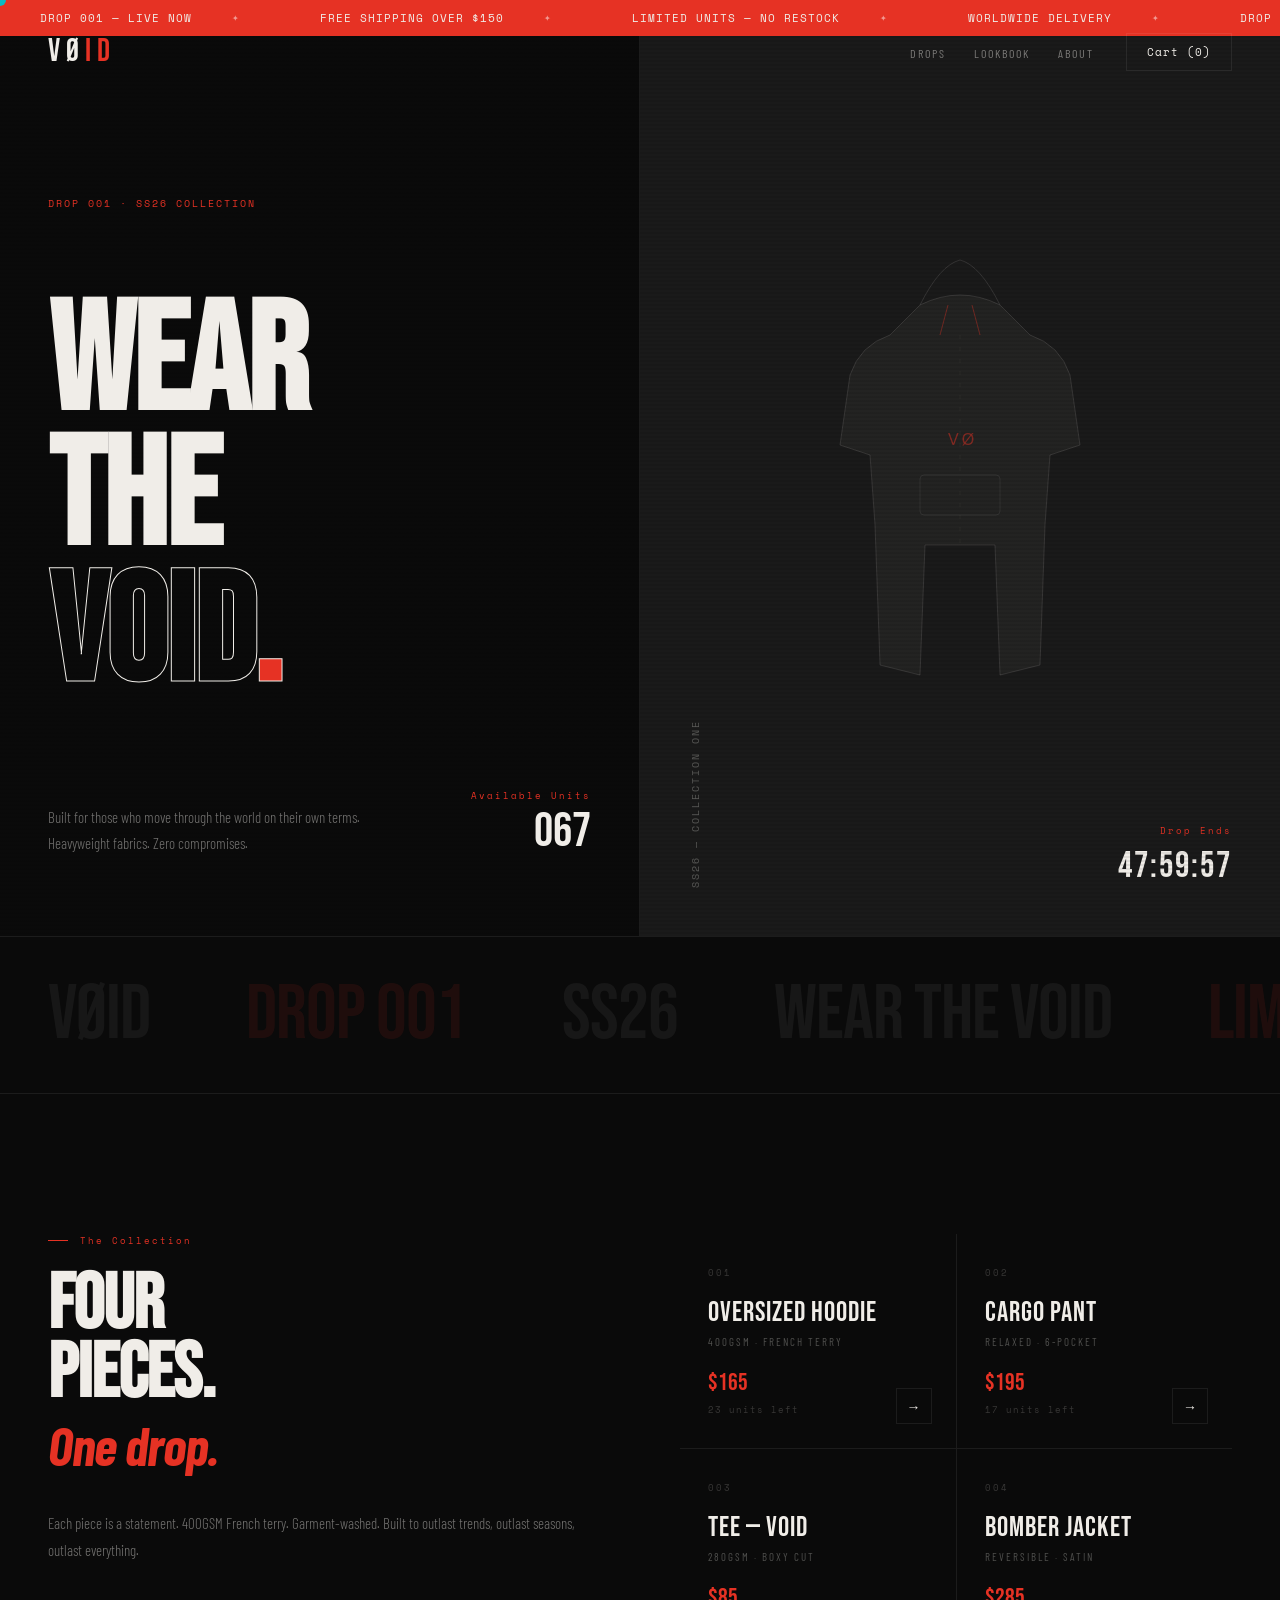
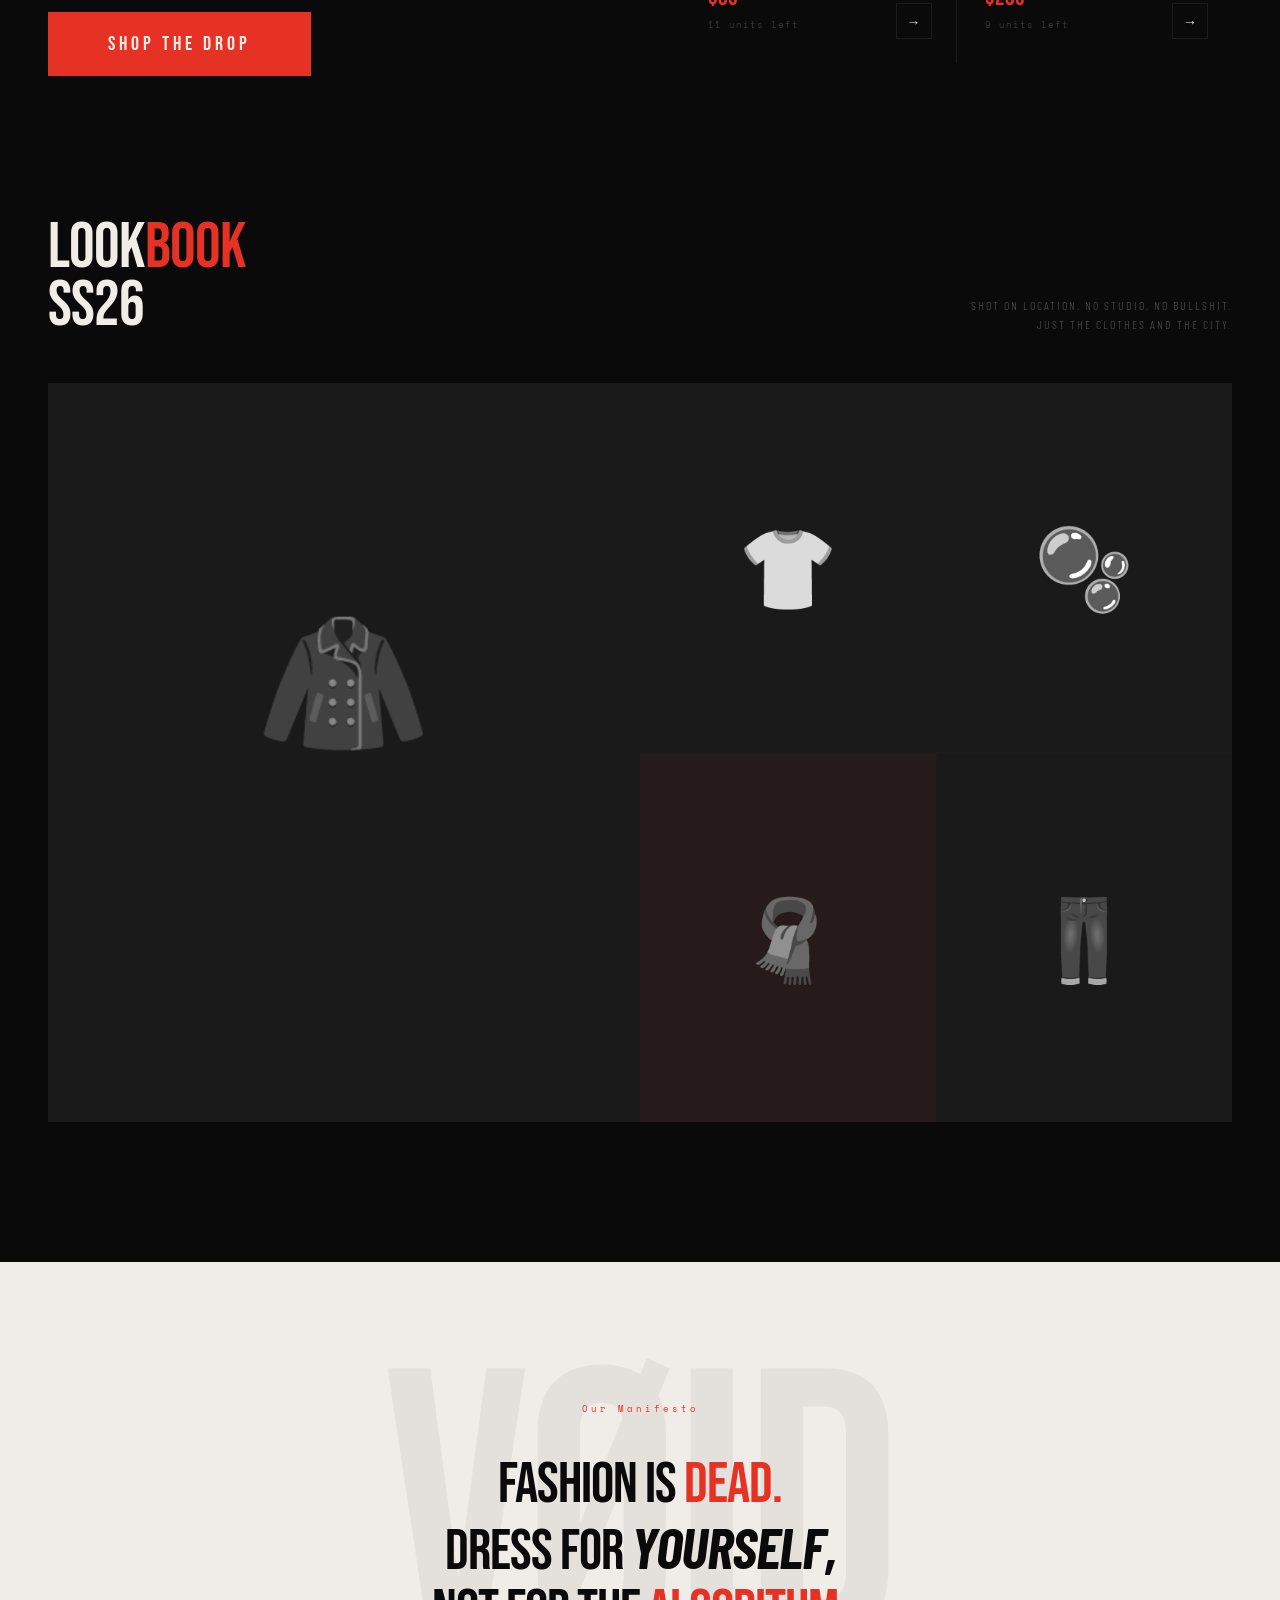
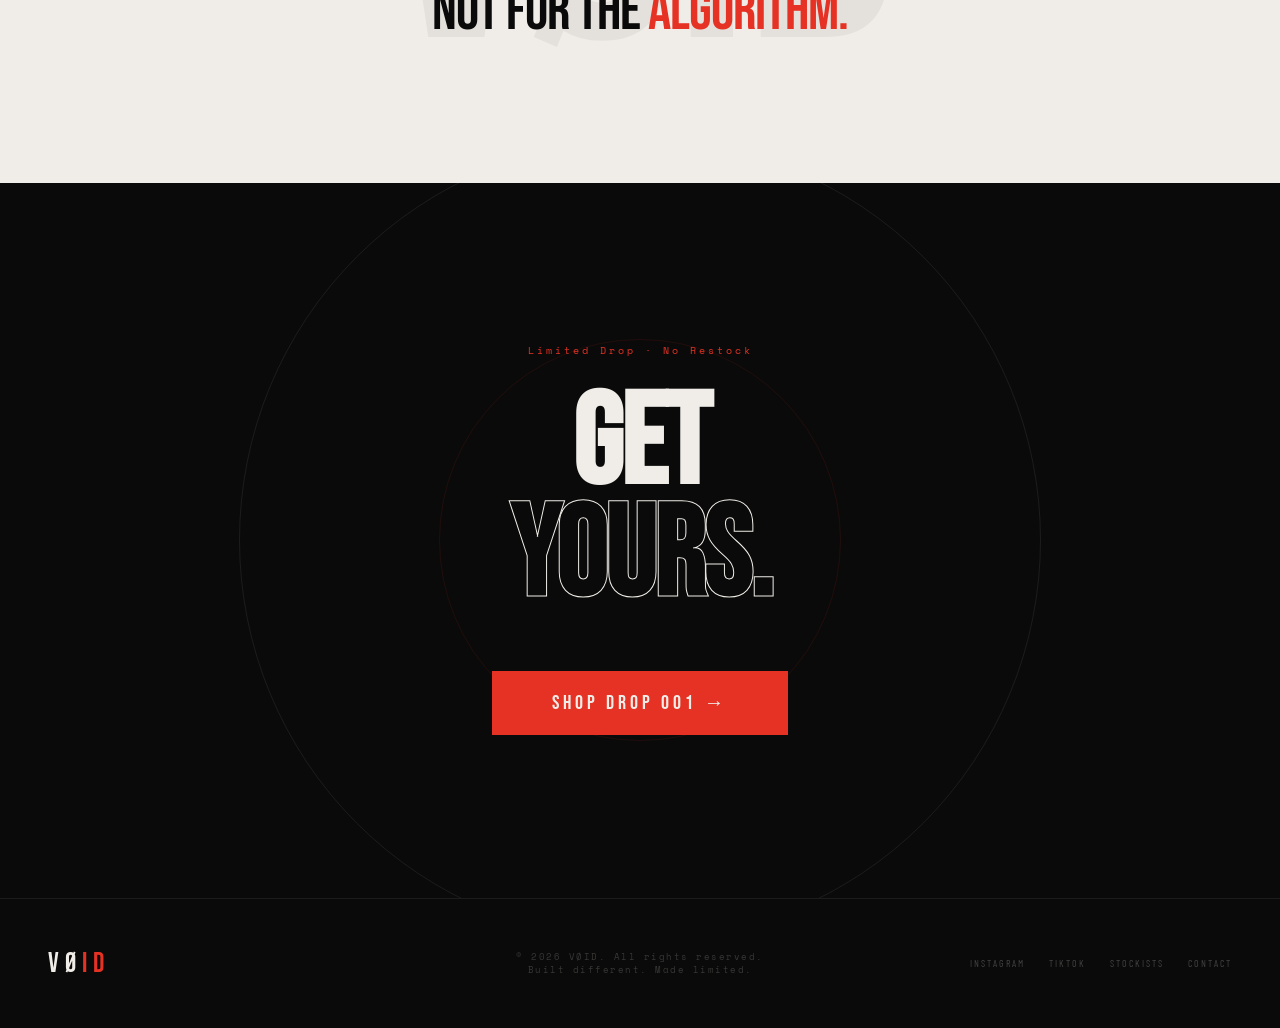
==== fashion-landing.html @ 27e1ed5e "Create fashion-landing.html" ====
<!DOCTYPE html>
<html lang="en">
<head>
<meta charset="UTF-8">
<meta name="viewport" content="width=device-width, initial-scale=1.0">
<title>VØID — Drop 001</title>
<link href="https://fonts.googleapis.com/css2?family=Bebas+Neue&family=Barlow+Condensed:ital,wght@0,300;0,400;0,700;1,700&family=Space+Mono:ital@0;1&display=swap" rel="stylesheet">
<style>
:root{
  --bg:#0a0a0a;
  --white:#f0ede8;
  --red:#e63224;
  --muted:#2a2a2a;
  --border:rgba(240,237,232,.08);
  --mid:#1a1a1a;
}
*{margin:0;padding:0;box-sizing:border-box}
html{scroll-behavior:smooth}
body{
  background:var(--bg);color:var(--white);
  font-family:'Barlow Condensed',sans-serif;
  overflow-x:hidden;cursor:none;
}

/* ── CURSOR ── */
.c{
  position:fixed;pointer-events:none;z-index:9999;
  mix-blend-mode:difference;
}
.c-dot{
  width:12px;height:12px;background:var(--white);
  border-radius:50%;transform:translate(-6px,-6px);
  transition:width .2s,height .2s,transform .2s;
}
.c-ring{
  width:44px;height:44px;
  border:1px solid rgba(240,237,232,.5);
  border-radius:50%;
  transform:translate(-22px,-22px);
  position:fixed;pointer-events:none;z-index:9998;
  mix-blend-mode:difference;
}
body:has(a:hover) .c-dot{
  width:60px;height:60px;
  transform:translate(-30px,-30px);
}

/* ── MARQUEE TOP ── */
.top-bar{
  background:var(--red);
  padding:10px 0;overflow:hidden;
  position:relative;z-index:10;
}
.top-track{
  display:flex;gap:0;
  animation:scroll 12s linear infinite;
  white-space:nowrap;width:max-content;
}
.top-item{
  font-family:'Space Mono',monospace;
  font-size:11px;letter-spacing:1px;
  color:var(--white);
  padding:0 40px;
  display:flex;align-items:center;gap:40px;flex-shrink:0;
}
.top-item::after{content:'✦';color:rgba(255,255,255,.5);font-size:8px}
@keyframes scroll{
  0%{transform:translateX(0)}100%{transform:translateX(-50%)}
}

/* ── NAV ── */
nav{
  position:fixed;top:32px;left:0;right:0;z-index:100;
  padding:0 48px;
  display:flex;align-items:center;justify-content:space-between;
}
.logo{
  font-family:'Bebas Neue',sans-serif;
  font-size:32px;letter-spacing:6px;
  color:var(--white);text-decoration:none;cursor:none;
}
.logo span{color:var(--red)}
.nav-r{display:flex;align-items:center;gap:32px}
.nav-links{display:flex;gap:28px;list-style:none}
.nav-links a{
  font-size:12px;letter-spacing:2px;text-transform:uppercase;
  color:rgba(240,237,232,.45);text-decoration:none;
  transition:color .2s;
}
.nav-links a:hover{color:var(--white)}
.cart{
  font-family:'Space Mono',monospace;
  font-size:11px;letter-spacing:1px;
  color:var(--white);text-decoration:none;cursor:none;
  border:1px solid var(--border);
  padding:10px 20px;
  transition:all .3s;
}
.cart:hover{background:var(--white);color:var(--bg)}

/* ── HERO ── */
.hero{
  min-height:100vh;
  display:grid;grid-template-columns:1fr 1fr;
  position:relative;overflow:hidden;
}

/* Scanline effect */
.hero::before{
  content:'';position:absolute;inset:0;
  background:repeating-linear-gradient(
    0deg,transparent,transparent 2px,
    rgba(0,0,0,.08) 2px,rgba(0,0,0,.08) 4px
  );pointer-events:none;z-index:2;
}

.hero-left{
  padding:160px 48px 80px;
  display:flex;flex-direction:column;
  justify-content:space-between;
  position:relative;z-index:3;
  border-right:1px solid var(--border);
}

.hero-tag{
  font-family:'Space Mono',monospace;
  font-size:10px;letter-spacing:2px;
  color:var(--red);
  animation:fadeUp .6s ease both;
}

.hero h1{
  font-family:'Bebas Neue',sans-serif;
  font-size:clamp(80px,12vw,180px);
  line-height:.88;letter-spacing:-2px;
  animation:fadeUp .6s ease .1s both;
}
.hero h1 .slash{color:var(--red)}
.hero h1 .outline{
  -webkit-text-stroke:1px var(--white);
  color:transparent;
}

.hero-bottom{
  display:flex;align-items:flex-end;
  justify-content:space-between;gap:40px;
}
.hero-desc{
  font-size:15px;font-weight:300;line-height:1.7;
  color:rgba(240,237,232,.45);
  max-width:320px;
  animation:fadeUp .6s ease .2s both;
}
.drop-info{
  text-align:right;
  animation:fadeUp .6s ease .3s both;
}
.drop-label{
  font-family:'Space Mono',monospace;
  font-size:9px;letter-spacing:2px;color:var(--red);margin-bottom:6px;
}
.drop-num{
  font-family:'Bebas Neue',sans-serif;
  font-size:48px;color:var(--white);line-height:1;
}

/* Hero right */
.hero-right{
  position:relative;overflow:hidden;
  background:var(--mid);
}
.hero-img{
  position:absolute;inset:0;
  display:flex;align-items:center;justify-content:center;
}

/* Abstract clothing silhouette */
.silhouette{
  position:relative;
  animation:siFloat 8s ease-in-out infinite;
}
@keyframes siFloat{
  0%,100%{transform:translateY(0) rotate(0deg)}
  50%{transform:translateY(-20px) rotate(1deg)}
}

.hero-right-tag{
  position:absolute;bottom:48px;left:48px;
  font-family:'Space Mono',monospace;
  font-size:10px;letter-spacing:2px;
  color:rgba(240,237,232,.3);
  writing-mode:vertical-rl;
  transform:rotate(180deg);
}

/* countdown */
.countdown{
  position:absolute;bottom:48px;right:48px;
  text-align:right;
}
.cd-label{
  font-family:'Space Mono',monospace;
  font-size:9px;letter-spacing:2px;color:var(--red);margin-bottom:8px;
}
.cd-time{
  font-family:'Bebas Neue',sans-serif;
  font-size:36px;letter-spacing:2px;color:var(--white);
}

/* ── TICKER ── */
.ticker{
  padding:32px 0;
  border-top:1px solid var(--border);
  border-bottom:1px solid var(--border);
  overflow:hidden;position:relative;z-index:1;
}
.ticker-track{
  display:flex;gap:0;
  animation:scroll 18s linear infinite;
  width:max-content;
}
.ticker-item{
  font-family:'Bebas Neue',sans-serif;
  font-size:clamp(48px,6vw,80px);
  letter-spacing:-1px;
  color:rgba(240,237,232,.06);
  padding:0 48px;white-space:nowrap;flex-shrink:0;
  transition:color .3s;
}
.ticker-item:hover{color:rgba(240,237,232,.15)}
.ticker-item.accent{color:rgba(230,50,36,.1)}

/* ── DROP ── */
.drop{
  padding:140px 48px;
  display:grid;grid-template-columns:1fr 1fr;gap:80px;
  max-width:1400px;margin:0 auto;align-items:start;
}
.drop-left .label{
  font-family:'Space Mono',monospace;
  font-size:9px;letter-spacing:2px;color:var(--red);
  margin-bottom:24px;display:flex;align-items:center;gap:12px;
}
.drop-left .label::before{
  content:'';width:20px;height:1px;background:var(--red);
}
.drop-left h2{
  font-family:'Bebas Neue',sans-serif;
  font-size:clamp(56px,6vw,88px);
  line-height:.9;letter-spacing:-1px;
  margin-bottom:32px;
}
.drop-left h2 em{
  font-style:italic;font-family:'Barlow Condensed',sans-serif;
  font-weight:700;color:var(--red);font-size:70%;
}
.drop-left p{
  font-size:15px;font-weight:300;line-height:1.8;
  color:rgba(240,237,232,.45);margin-bottom:48px;
}
.drop-grid{
  display:grid;grid-template-columns:1fr 1fr;gap:1px;
  background:var(--border);
}
.drop-card{
  background:var(--bg);padding:32px 28px;
  position:relative;cursor:none;
  transition:background .3s;overflow:hidden;
  group:true;
}
.drop-card::after{
  content:'';position:absolute;
  top:0;left:0;right:0;height:2px;
  background:var(--red);
  transform:scaleX(0);transform-origin:left;
  transition:transform .4s cubic-bezier(.76,0,.24,1);
}
.drop-card:hover{background:rgba(230,50,36,.04)}
.drop-card:hover::after{transform:scaleX(1)}
.dc-num{
  font-family:'Space Mono',monospace;
  font-size:9px;letter-spacing:2px;color:rgba(240,237,232,.2);
  margin-bottom:20px;
}
.dc-name{
  font-family:'Bebas Neue',sans-serif;
  font-size:28px;letter-spacing:1px;margin-bottom:8px;
  line-height:1;
}
.dc-type{
  font-size:11px;letter-spacing:2px;text-transform:uppercase;
  color:rgba(240,237,232,.3);margin-bottom:20px;
}
.dc-price{
  font-family:'Bebas Neue',sans-serif;
  font-size:24px;color:var(--red);
}
.dc-stock{
  font-family:'Space Mono',monospace;
  font-size:9px;letter-spacing:1px;
  color:rgba(240,237,232,.2);margin-top:6px;
}
.dc-arrow{
  position:absolute;bottom:24px;right:24px;
  width:36px;height:36px;
  border:1px solid var(--border);
  display:flex;align-items:center;justify-content:center;
  font-size:14px;transition:all .3s;
}
.drop-card:hover .dc-arrow{
  background:var(--red);border-color:var(--red);
  transform:rotate(45deg);
}

/* ── LOOKBOOK ── */
.lookbook{
  padding:0 48px 140px;
  max-width:1400px;margin:0 auto;
}
.look-header{
  display:flex;align-items:flex-end;justify-content:space-between;
  margin-bottom:48px;
}
.look-title{
  font-family:'Bebas Neue',sans-serif;
  font-size:clamp(40px,5vw,72px);
  letter-spacing:-1px;line-height:.9;
}
.look-title span{color:var(--red)}
.look-sub{
  font-size:12px;letter-spacing:2px;text-transform:uppercase;
  color:rgba(240,237,232,.3);max-width:280px;
  font-weight:300;line-height:1.6;text-align:right;
}
.look-grid{
  display:grid;
  grid-template-columns:2fr 1fr 1fr;
  grid-template-rows:auto auto;
  gap:1px;
  background:var(--border);
}
.look-item{
  background:var(--mid);
  position:relative;overflow:hidden;
  cursor:none;
}
.look-item:first-child{grid-row:span 2}
.look-inner{
  padding-top:125%;
  position:relative;overflow:hidden;
}
.look-item:first-child .look-inner{padding-top:100%}
.look-bg{
  position:absolute;inset:0;
  display:flex;align-items:center;justify-content:center;
  transition:transform .6s cubic-bezier(.76,0,.24,1);
}
.look-item:hover .look-bg{transform:scale(1.04)}
.look-overlay{
  position:absolute;inset:0;
  background:linear-gradient(180deg,transparent 50%,rgba(0,0,0,.7));
  opacity:0;transition:opacity .4s;
}
.look-item:hover .look-overlay{opacity:1}
.look-meta{
  position:absolute;bottom:20px;left:20px;right:20px;
  transform:translateY(10px);opacity:0;
  transition:all .4s;
}
.look-item:hover .look-meta{transform:translateY(0);opacity:1}
.look-piece{
  font-family:'Bebas Neue',sans-serif;
  font-size:20px;letter-spacing:2px;
}
.look-p{
  font-family:'Space Mono',monospace;
  font-size:10px;color:var(--red);letter-spacing:1px;
}

/* Garment illustrations */
.garment{font-size:clamp(60px,8vw,120px);filter:grayscale(1);transition:filter .4s}
.look-item:hover .garment{filter:grayscale(0)}

/* ── MANIFESTO ── */
.manifesto{
  padding:140px 48px;
  background:var(--white);
  color:var(--bg);
  position:relative;overflow:hidden;
}
.manifesto::before{
  content:'VØID';
  font-family:'Bebas Neue',sans-serif;
  font-size:30vw;letter-spacing:-4px;
  color:rgba(10,10,10,.05);
  position:absolute;top:50%;left:50%;
  transform:translate(-50%,-50%);
  pointer-events:none;white-space:nowrap;line-height:1;
}
.manifesto-inner{
  max-width:900px;margin:0 auto;
  position:relative;z-index:1;text-align:center;
}
.m-label{
  font-family:'Space Mono',monospace;
  font-size:9px;letter-spacing:3px;color:var(--red);
  margin-bottom:40px;
}
.m-text{
  font-family:'Bebas Neue',sans-serif;
  font-size:clamp(32px,4.5vw,64px);
  line-height:1.05;letter-spacing:-1px;color:var(--bg);
}
.m-text .r{color:var(--red)}
.m-text em{
  font-style:italic;font-family:'Barlow Condensed',sans-serif;
  font-weight:700;
}

/* ── CTA ── */
.cta{
  padding:160px 48px;
  text-align:center;position:relative;overflow:hidden;
}
.cta::before{
  content:'';position:absolute;
  width:800px;height:800px;
  border:1px solid var(--border);
  border-radius:50%;
  top:50%;left:50%;transform:translate(-50%,-50%);
}
.cta::after{
  content:'';position:absolute;
  width:400px;height:400px;
  border:1px solid rgba(230,50,36,.1);
  border-radius:50%;
  top:50%;left:50%;transform:translate(-50%,-50%);
}
.cta-inner{position:relative;z-index:1}
.cta-label{
  font-family:'Space Mono',monospace;
  font-size:10px;letter-spacing:3px;color:var(--red);
  margin-bottom:32px;
}
.cta-title{
  font-family:'Bebas Neue',sans-serif;
  font-size:clamp(60px,10vw,140px);
  line-height:.88;letter-spacing:-2px;
  margin-bottom:56px;
}
.cta-title .outline{
  -webkit-text-stroke:1px var(--white);
  color:transparent;display:block;
}
.btn-red{
  display:inline-block;
  padding:20px 60px;
  background:var(--red);
  color:var(--white);
  font-family:'Bebas Neue',sans-serif;
  font-size:20px;letter-spacing:4px;
  text-decoration:none;cursor:none;
  position:relative;overflow:hidden;
  transition:all .3s;
}
.btn-red::before{
  content:'';position:absolute;inset:0;
  background:var(--white);
  transform:translateX(-101%);
  transition:transform .4s cubic-bezier(.76,0,.24,1);
}
.btn-red:hover::before{transform:translateX(0)}
.btn-red:hover{color:var(--bg)}
.btn-red span{position:relative;z-index:1}

/* ── FOOTER ── */
footer{
  padding:48px;
  border-top:1px solid var(--border);
  display:grid;
  grid-template-columns:1fr auto 1fr;
  gap:40px;align-items:center;
}
.f-logo{
  font-family:'Bebas Neue',sans-serif;
  font-size:28px;letter-spacing:6px;color:var(--white);
}
.f-logo span{color:var(--red)}
.f-copy{
  font-family:'Space Mono',monospace;
  font-size:9px;letter-spacing:1.5px;
  color:rgba(240,237,232,.2);text-align:center;
}
.f-links{
  display:flex;gap:24px;justify-content:flex-end;
}
.f-links a{
  font-size:10px;letter-spacing:2px;text-transform:uppercase;
  color:rgba(240,237,232,.25);text-decoration:none;
  transition:color .3s;
}
.f-links a:hover{color:var(--white)}

@keyframes fadeUp{
  from{opacity:0;transform:translateY(30px)}
  to{opacity:1;transform:translateY(0)}
}
.reveal{
  opacity:0;transform:translateY(30px);
  transition:opacity .8s ease,transform .8s ease;
}
.reveal.on{opacity:1;transform:translateY(0)}

@media(max-width:900px){
  nav{padding:0 24px;top:24px}
  .nav-links{display:none}
  .hero{grid-template-columns:1fr}
  .hero-left{padding:120px 24px 60px}
  .hero-right{display:none}
  .drop{grid-template-columns:1fr;padding:80px 24px;gap:60px}
  .look-grid{grid-template-columns:1fr 1fr;grid-template-rows:auto}
  .look-item:first-child{grid-column:span 2;grid-row:auto}
  .lookbook{padding:0 24px 80px}
  .manifesto{padding:80px 24px}
  .cta{padding:100px 24px}
  footer{grid-template-columns:1fr;text-align:center;padding:32px 24px}
  .f-links{justify-content:center}
}
</style>
</head>
<body>

<div class="c" id="c"><div class="c-dot" id="cd"></div></div>
<div class="c-ring" id="cr"></div>

<!-- TOP BAR -->
<div class="top-bar">
  <div class="top-track">
    <div class="top-item">DROP 001 — LIVE NOW</div>
    <div class="top-item">FREE SHIPPING OVER $150</div>
    <div class="top-item">LIMITED UNITS — NO RESTOCK</div>
    <div class="top-item">WORLDWIDE DELIVERY</div>
    <div class="top-item">DROP 001 — LIVE NOW</div>
    <div class="top-item">FREE SHIPPING OVER $150</div>
    <div class="top-item">LIMITED UNITS — NO RESTOCK</div>
    <div class="top-item">WORLDWIDE DELIVERY</div>
  </div>
</div>

<!-- NAV -->
<nav>
  <a href="#" class="logo">VØ<span>ID</span></a>
  <div class="nav-r">
    <ul class="nav-links">
      <li><a href="#">Drops</a></li>
      <li><a href="#">Lookbook</a></li>
      <li><a href="#">About</a></li>
    </ul>
    <a href="#" class="cart">Cart (0)</a>
  </div>
</nav>

<!-- HERO -->
<section class="hero">
  <div class="hero-left">
    <div>
      <div class="hero-tag">DROP 001 · SS26 COLLECTION</div>
    </div>
    <h1>
      WEAR<br>
      THE<br>
      <span class="outline">VOID<span class="slash">.</span></span>
    </h1>
    <div class="hero-bottom">
      <p class="hero-desc">
        Built for those who move through the world on their own terms. Heavyweight fabrics. Zero compromises.
      </p>
      <div class="drop-info">
        <div class="drop-label">Available Units</div>
        <div class="drop-num">067</div>
      </div>
    </div>
  </div>

  <div class="hero-right">
    <div class="hero-img">
      <div class="silhouette">
        <svg width="320" height="480" viewBox="0 0 320 480" fill="none" xmlns="http://www.w3.org/2000/svg">
          <!-- Oversized hoodie silhouette -->
          <path d="M120 60 Q160 40 200 60 L230 90 Q260 100 270 130 L280 200 L250 210 L245 280 L240 420 L200 430 L195 300 L160 300 L125 300 L120 430 L80 420 L75 280 L70 210 L40 200 L50 130 Q60 100 90 90 Z" fill="rgba(240,237,232,0.04)" stroke="rgba(240,237,232,0.12)" stroke-width="1"/>
          <!-- Hood -->
          <path d="M120 60 Q140 20 160 15 Q180 20 200 60" stroke="rgba(240,237,232,0.12)" stroke-width="1" fill="none"/>
          <!-- Pocket -->
          <rect x="120" y="230" width="80" height="40" rx="4" fill="none" stroke="rgba(240,237,232,0.08)" stroke-width="1"/>
          <!-- Drawstring -->
          <line x1="148" y1="60" x2="140" y2="90" stroke="rgba(230,50,36,0.4)" stroke-width="1"/>
          <line x1="172" y1="60" x2="180" y2="90" stroke="rgba(230,50,36,0.4)" stroke-width="1"/>
          <!-- Logo mark on chest -->
          <text x="148" y="200" font-family="sans-serif" font-size="16" fill="rgba(230,50,36,0.5)" letter-spacing="3">VØ</text>
          <!-- Seams -->
          <line x1="160" y1="90" x2="160" y2="300" stroke="rgba(240,237,232,0.04)" stroke-width="1" stroke-dasharray="4 8"/>
        </svg>
      </div>
    </div>
    <div class="hero-right-tag">SS26 — COLLECTION ONE</div>
    <div class="countdown">
      <div class="cd-label">Drop Ends</div>
      <div class="cd-time" id="cdTime">48:00:00</div>
    </div>
  </div>
</section>

<!-- TICKER -->
<div class="ticker">
  <div class="ticker-track">
    <span class="ticker-item">VØID</span>
    <span class="ticker-item accent">DROP 001</span>
    <span class="ticker-item">SS26</span>
    <span class="ticker-item">WEAR THE VOID</span>
    <span class="ticker-item accent">LIMITED</span>
    <span class="ticker-item">OVERSIZED</span>
    <span class="ticker-item">HEAVYWEIGHT</span>
    <span class="ticker-item accent">NO RESTOCK</span>
    <span class="ticker-item">VØID</span>
    <span class="ticker-item accent">DROP 001</span>
    <span class="ticker-item">SS26</span>
    <span class="ticker-item">WEAR THE VOID</span>
    <span class="ticker-item accent">LIMITED</span>
    <span class="ticker-item">OVERSIZED</span>
    <span class="ticker-item">HEAVYWEIGHT</span>
    <span class="ticker-item accent">NO RESTOCK</span>
  </div>
</div>

<!-- DROP -->
<section class="drop">
  <div class="drop-left">
    <div class="label reveal">The Collection</div>
    <h2 class="reveal">Four<br>pieces.<br><em>One drop.</em></h2>
    <p class="reveal">Each piece is a statement. 400GSM French terry. Garment-washed. Built to outlast trends, outlast seasons, outlast everything.</p>
    <a href="#" class="btn-red reveal"><span>Shop the Drop</span></a>
  </div>
  <div class="drop-grid reveal">
    <div class="drop-card">
      <div class="dc-num">001</div>
      <div class="dc-name">Oversized Hoodie</div>
      <div class="dc-type">400GSM · French Terry</div>
      <div class="dc-price">$165</div>
      <div class="dc-stock">23 units left</div>
      <div class="dc-arrow">→</div>
    </div>
    <div class="drop-card">
      <div class="dc-num">002</div>
      <div class="dc-name">Cargo Pant</div>
      <div class="dc-type">Relaxed · 6-Pocket</div>
      <div class="dc-price">$195</div>
      <div class="dc-stock">17 units left</div>
      <div class="dc-arrow">→</div>
    </div>
    <div class="drop-card">
      <div class="dc-num">003</div>
      <div class="dc-name">Tee — Void</div>
      <div class="dc-type">280GSM · Boxy Cut</div>
      <div class="dc-price">$85</div>
      <div class="dc-stock">11 units left</div>
      <div class="dc-arrow">→</div>
    </div>
    <div class="drop-card">
      <div class="dc-num">004</div>
      <div class="dc-name">Bomber Jacket</div>
      <div class="dc-type">Reversible · Satin</div>
      <div class="dc-price">$285</div>
      <div class="dc-stock">9 units left</div>
      <div class="dc-arrow">→</div>
    </div>
  </div>
</section>

<!-- LOOKBOOK -->
<div class="lookbook">
  <div class="look-header reveal">
    <div class="look-title">LOOK<span>BOOK</span><br>SS26</div>
    <div class="look-sub">Shot on location. No studio. No bullshit. Just the clothes and the city.</div>
  </div>
  <div class="look-grid reveal">
    <div class="look-item">
      <div class="look-inner">
        <div class="look-bg">
          <span class="garment" style="font-size:140px">🧥</span>
        </div>
        <div class="look-overlay"></div>
        <div class="look-meta">
          <div class="look-piece">Look 001</div>
          <div class="look-p">Hoodie + Cargo</div>
        </div>
      </div>
    </div>
    <div class="look-item">
      <div class="look-inner">
        <div class="look-bg">
          <span class="garment" style="font-size:80px">👕</span>
        </div>
        <div class="look-overlay"></div>
        <div class="look-meta">
          <div class="look-piece">Look 002</div>
          <div class="look-p">Tee + Cargo</div>
        </div>
      </div>
    </div>
    <div class="look-item">
      <div class="look-inner">
        <div class="look-bg">
          <span class="garment" style="font-size:80px">🫧</span>
        </div>
        <div class="look-overlay"></div>
        <div class="look-meta">
          <div class="look-piece">Look 003</div>
          <div class="look-p">Full Set</div>
        </div>
      </div>
    </div>
    <div class="look-item">
      <div class="look-inner">
        <div class="look-bg" style="background:rgba(230,50,36,.06)">
          <span class="garment" style="font-size:80px">🧣</span>
        </div>
        <div class="look-overlay"></div>
        <div class="look-meta">
          <div class="look-piece">Look 004</div>
          <div class="look-p">Bomber</div>
        </div>
      </div>
    </div>
    <div class="look-item">
      <div class="look-inner">
        <div class="look-bg">
          <span class="garment" style="font-size:80px">👖</span>
        </div>
        <div class="look-overlay"></div>
        <div class="look-meta">
          <div class="look-piece">Look 005</div>
          <div class="look-p">Cargo Detail</div>
        </div>
      </div>
    </div>
  </div>
</div>

<!-- MANIFESTO -->
<div class="manifesto">
  <div class="manifesto-inner">
    <div class="m-label reveal">Our Manifesto</div>
    <p class="m-text reveal">
      FASHION IS <span class="r">DEAD.</span><br>
      DRESS FOR <em>YOURSELF,</em><br>
      NOT FOR THE <span class="r">ALGORITHM.</span>
    </p>
  </div>
</div>

<!-- CTA -->
<section class="cta">
  <div class="cta-inner">
    <div class="cta-label reveal">Limited Drop · No Restock</div>
    <h2 class="cta-title reveal">
      GET<br>
      <span class="outline">YOURS.</span>
    </h2>
    <a href="#" class="btn-red reveal"><span>Shop Drop 001 →</span></a>
  </div>
</section>

<!-- FOOTER -->
<footer>
  <div class="f-logo reveal">VØ<span>ID</span></div>
  <div class="f-copy reveal">© 2026 VØID. All rights reserved.<br>Built different. Made limited.</div>
  <div class="f-links reveal">
    <a href="#">Instagram</a>
    <a href="#">TikTok</a>
    <a href="#">Stockists</a>
    <a href="#">Contact</a>
  </div>
</footer>

<script>
// Cursor
const c=document.getElementById('c'),cr=document.getElementById('cr');
let mx=0,my=0,rx=0,ry=0;
document.addEventListener('mousemove',e=>{
  mx=e.clientX;my=e.clientY;
  c.style.left=mx+'px';c.style.top=my+'px';
});
(function a(){
  rx+=(mx-rx-22)*.1;ry+=(my-ry-22)*.1;
  cr.style.left=rx+'px';cr.style.top=ry+'px';
  requestAnimationFrame(a);
})();

// Countdown
function updateCd(){
  const el=document.getElementById('cdTime');
  if(!el)return;
  let t=localStorage.getItem('voidDrop');
  if(!t){t=Date.now()+48*3600*1000;localStorage.setItem('voidDrop',t)}
  const diff=Math.max(0,t-Date.now());
  const h=Math.floor(diff/3600000).toString().padStart(2,'0');
  const m=Math.floor(diff%3600000/60000).toString().padStart(2,'0');
  const s=Math.floor(diff%60000/1000).toString().padStart(2,'0');
  el.textContent=`${h}:${m}:${s}`;
}
updateCd();setInterval(updateCd,1000);

// Reveal
const obs=new IntersectionObserver(es=>{
  es.forEach(e=>{if(e.isIntersecting)e.target.classList.add('on')});
},{threshold:.08});
document.querySelectorAll('.reveal').forEach(el=>obs.observe(el));
</script>
</body>
</html>
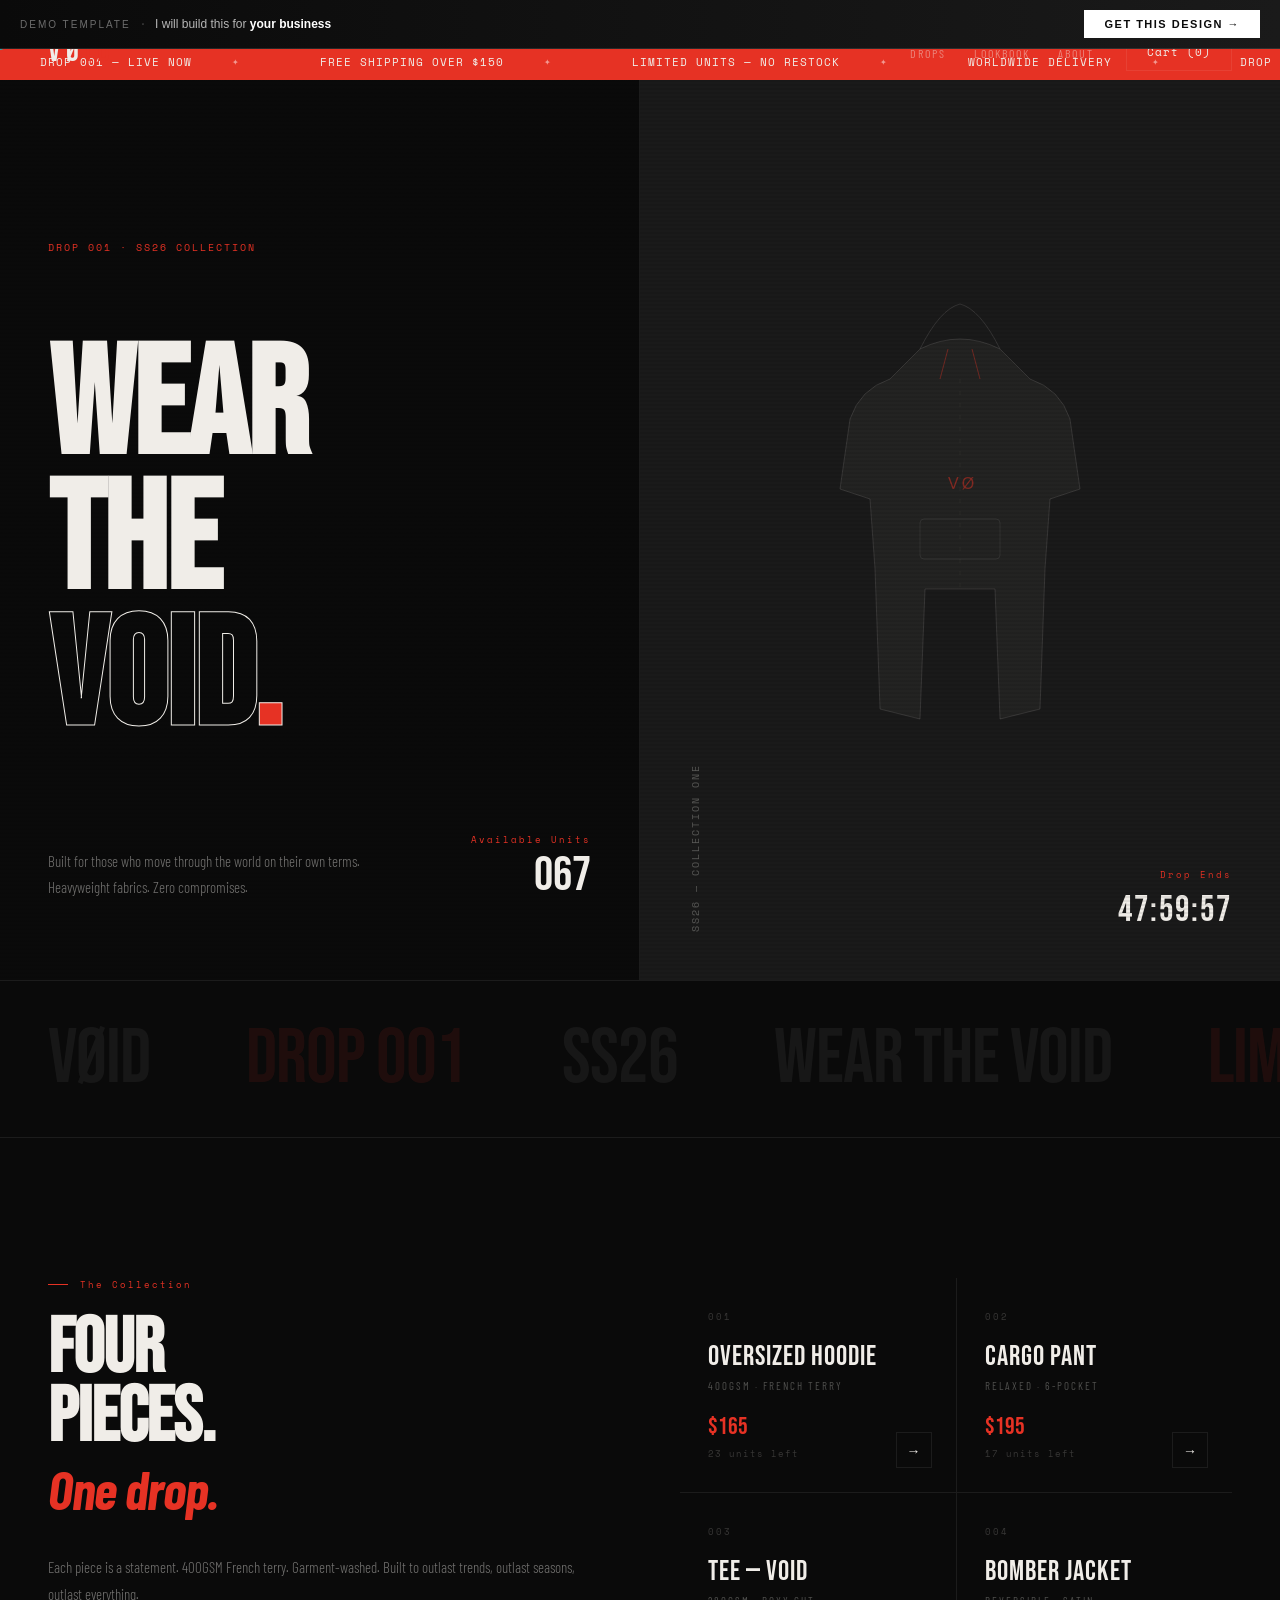
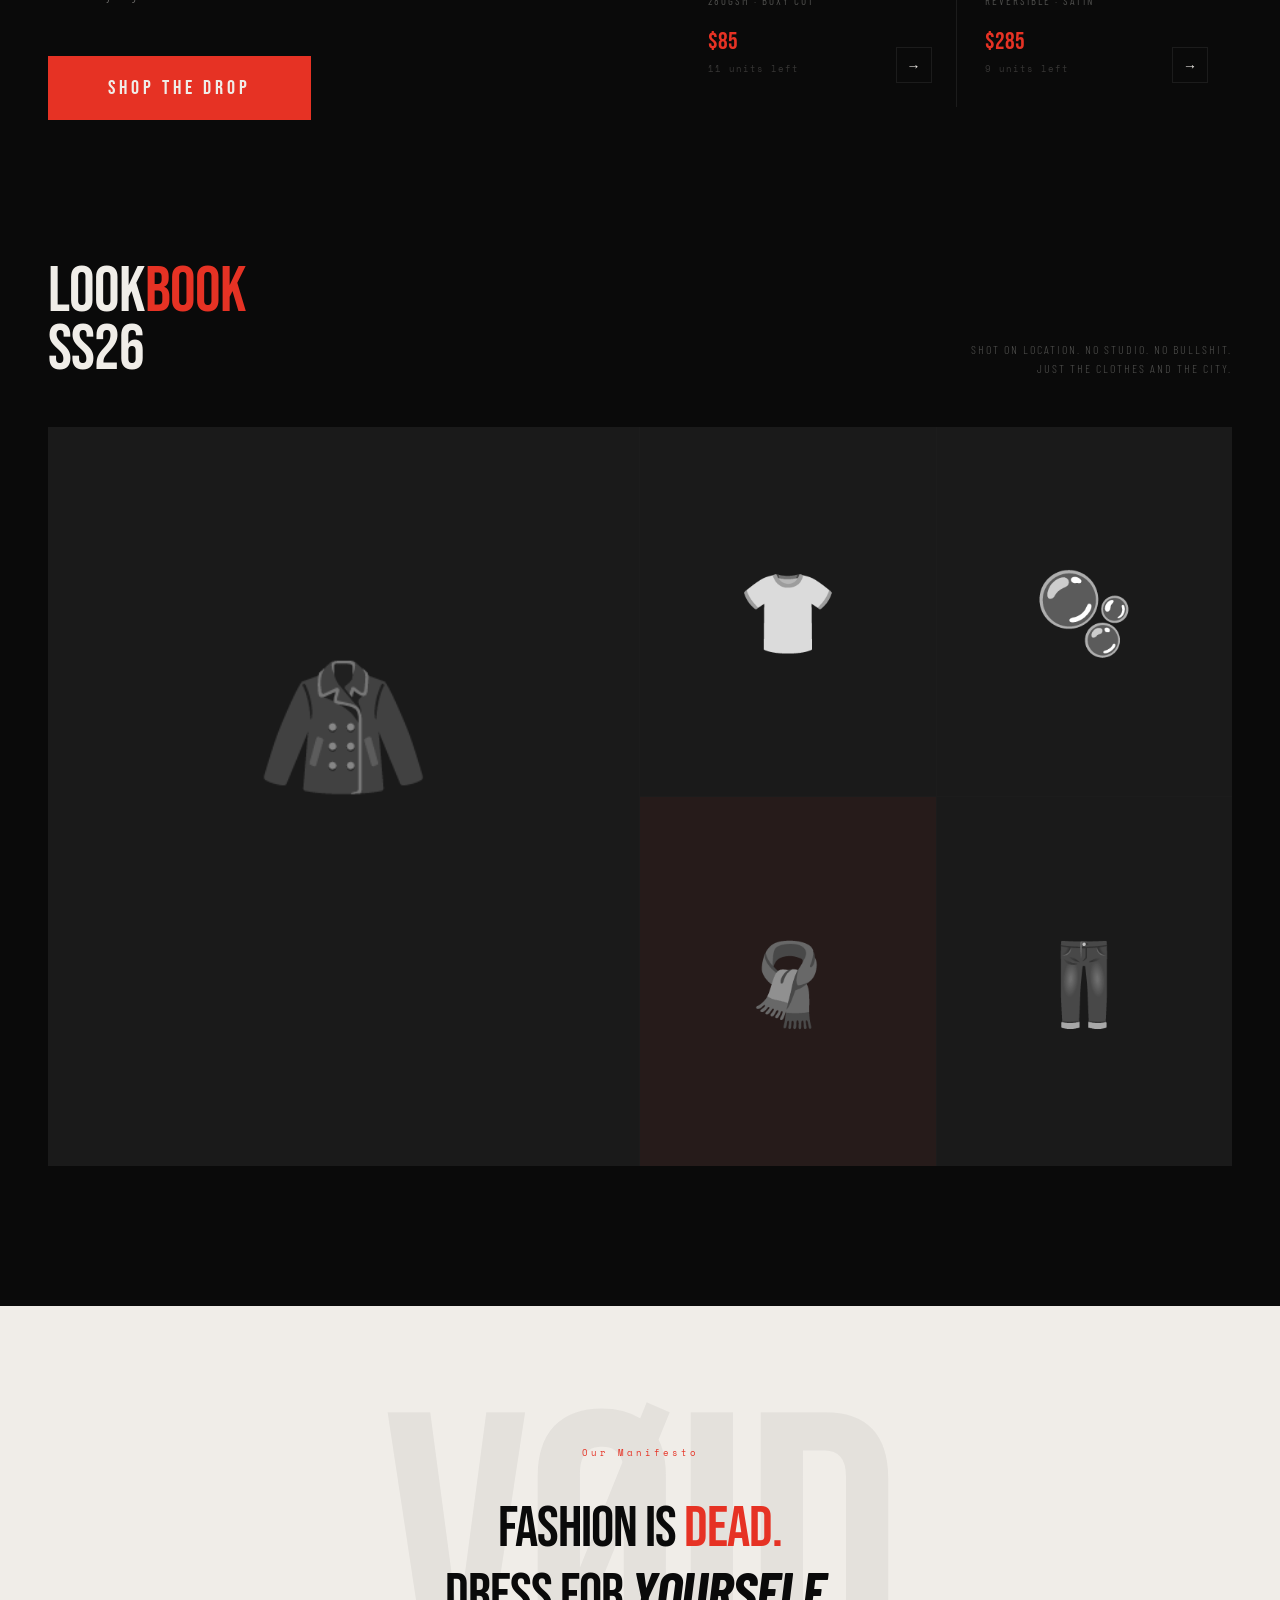
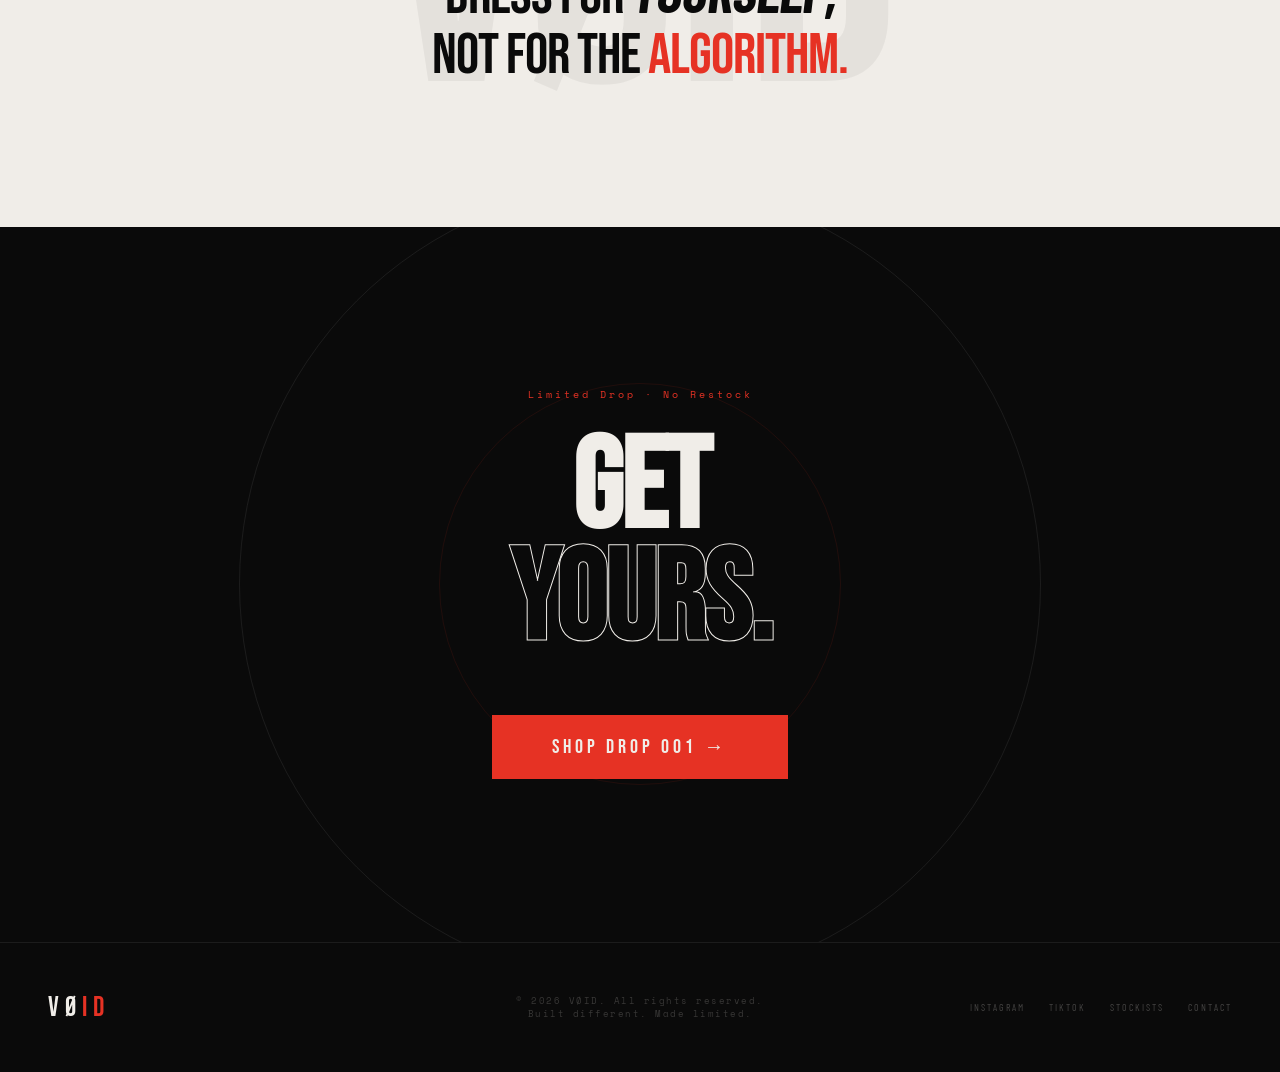
==== commit 304c123d: "Update fashion-landing.html" ====
--- a/fashion-landing.html
+++ b/fashion-landing.html
@@ -529,6 +529,7 @@
 </style>
 </head>
 <body>
+<div id="demoBanner" style="position:fixed;top:0;left:0;right:0;z-index:99999;background:linear-gradient(90deg,#0a0a0a,#1a1a1a);border-bottom:1px solid rgba(255,255,255,.1);padding:10px 20px;display:flex;align-items:center;justify-content:space-between;font-family:sans-serif;gap:12px;"><div style="display:flex;align-items:center;gap:10px;flex-wrap:wrap"><span style="font-size:10px;letter-spacing:2px;text-transform:uppercase;color:rgba(255,255,255,.4)">Demo Template</span><span style="color:rgba(255,255,255,.2)">·</span><span style="font-size:12px;color:rgba(255,255,255,.7)">I will build this for <strong style="color:white">your business</strong></span></div><a href="http://www.fiverr.com/s/2KRdzKN" target="_blank" style="padding:8px 20px;background:white;color:#0a0a0a;font-size:11px;font-weight:700;letter-spacing:1.5px;text-transform:uppercase;text-decoration:none;white-space:nowrap;flex-shrink:0;">Get This Design →</a></div><style>body{padding-top:44px!important}</style>
 
 <div class="c" id="c"><div class="c-dot" id="cd"></div></div>
 <div class="c-ring" id="cr"></div>
